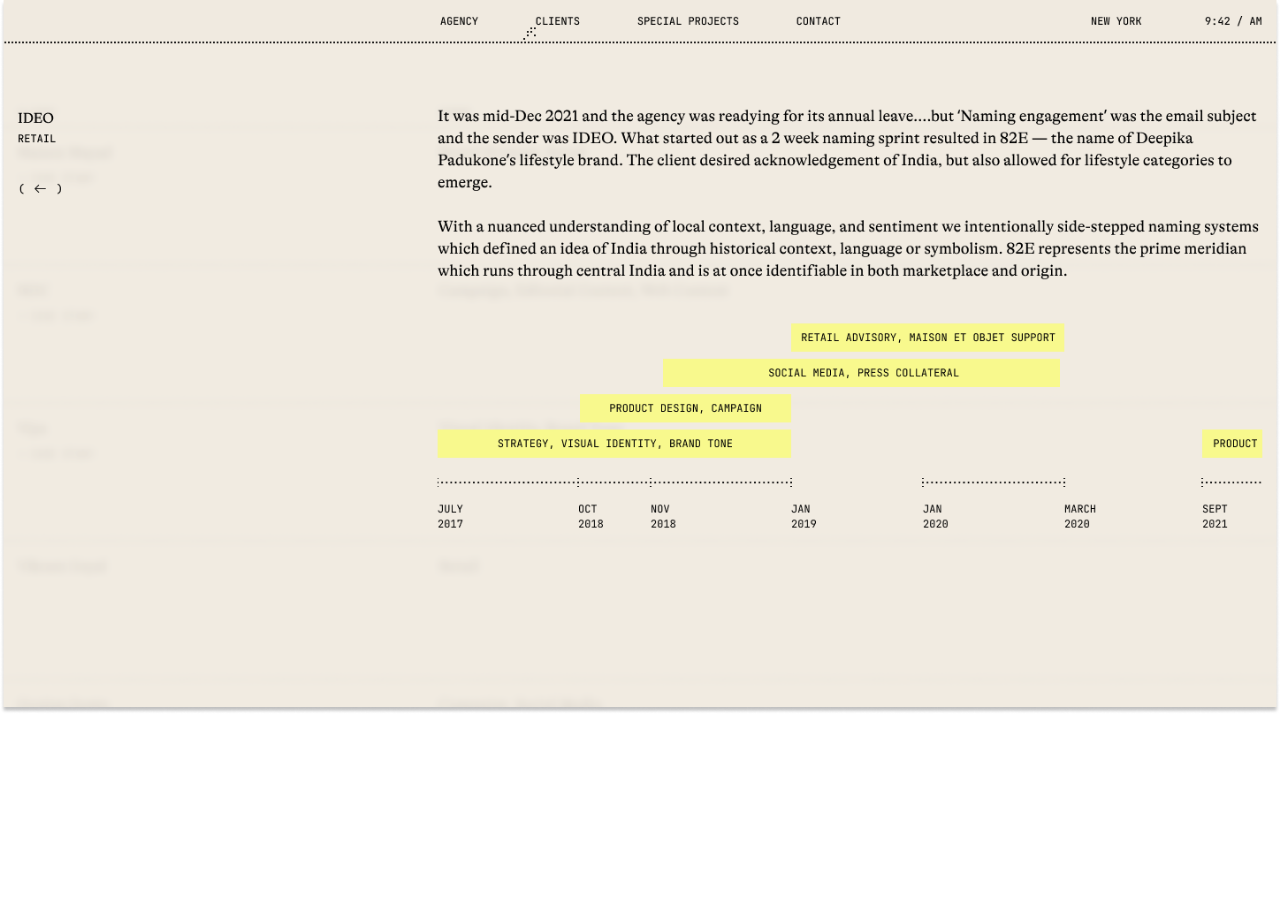
==== index.html @ 2b4625b6 "first commit" ====
<!DOCTYPE html>
<html>

    <head>
        <!-- Global site tag (gtag.js) - Google Analytics -->
        <script async src="https://www.googletagmanager.com/gtag/js?id=UA-139426391-1"></script>
        <script>
            window.dataLayer = window.dataLayer || [];
            function gtag() {
                dataLayer.push(arguments);
            }
            gtag('js', new Date());

            gtag('config', 'UA-139426391-1');
        </script>

        <title>About</title>
        <meta charset="utf-8">
        <meta name="description" content="Graphic design, etc.">

        <link href='http://fonts.googleapis.com/css?family=Cardo:400,400italic' rel='stylesheet' type='text/css'>
        <link href='http://fonts.googleapis.com/css?family=Sorts+Mill+Goudy:400,400italic' rel='stylesheet' type='text/css'>
        <script>
            (function (i, s, o, g, r, a, m) {
                i['GoogleAnalyticsObject'] = r;
                i[r] = i[r] || function () {
                    (i[r].q = i[r].q || []).push(arguments)
                },
                i[r].l = 1 * new Date();
                a = s.createElement(o),
                m = s.getElementsByTagName(o)[0];
                a.async = 1;
                a.src = g;
                m
                    .parentNode
                    .insertBefore(a, m)
            })(window, document, 'script', '//www.google-analytics.com/analytics.js', 'ga');

            ga('create', 'UA-9449922-4', 'auto');
            ga('send', 'pageview');
        </script>

        <link rel="shortcut icon" href="favicon.ico">

        <style>
            body {
                margin: 0;
            }
        </style>

        <script src="style/sparkles.js"></script>

    </head>

    <body>
        <img src="./sample.png" style="width:100%;height:100%"/>
    </body>
</html>
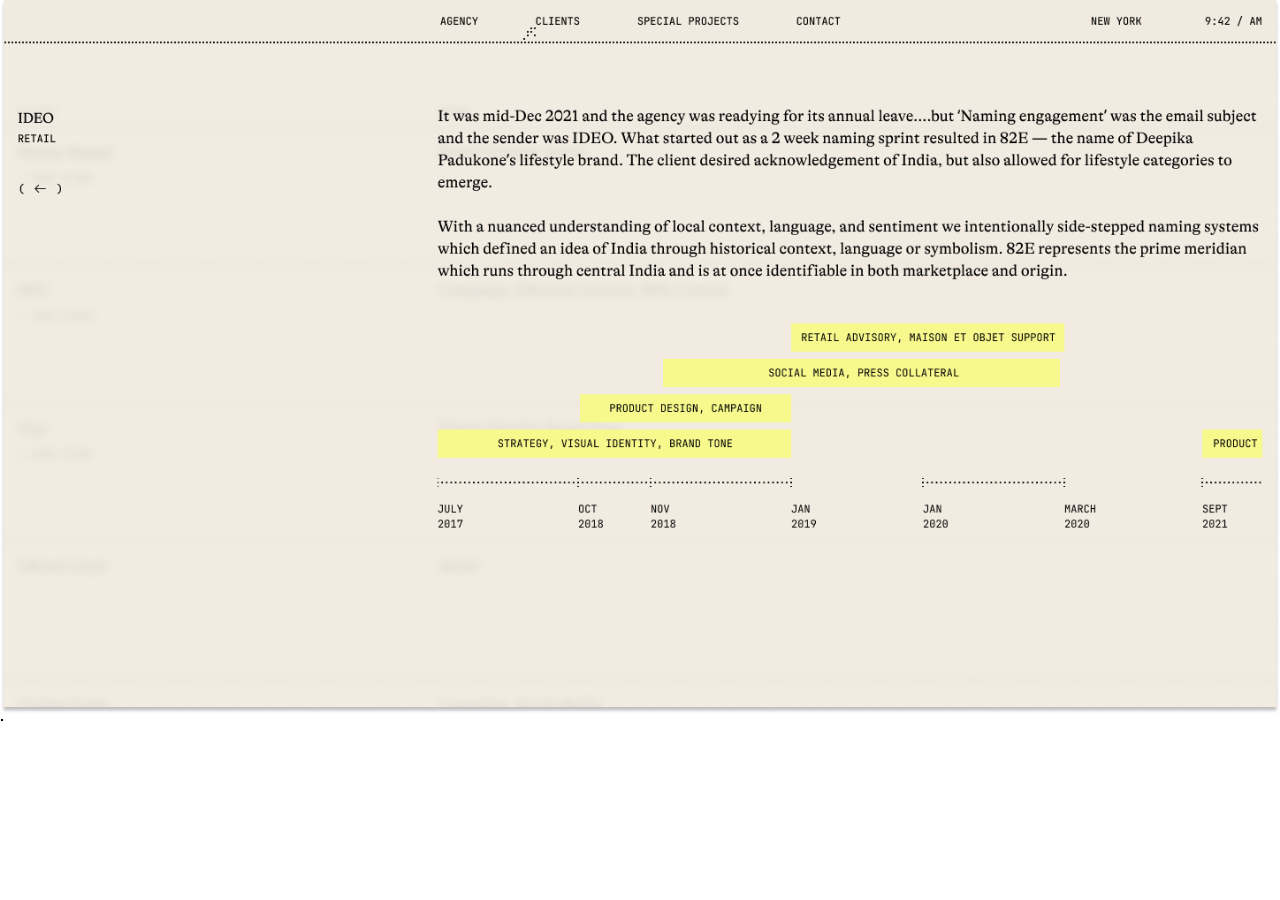
==== commit 718f98de: "added animating gallery" ====
--- a/index.html
+++ b/index.html
@@ -48,7 +48,7 @@
             }
         </style>
 
-        <script src="style/sparkles.js"></script>
+        <script src="js/sparkles.js"></script>
 
     </head>
 
